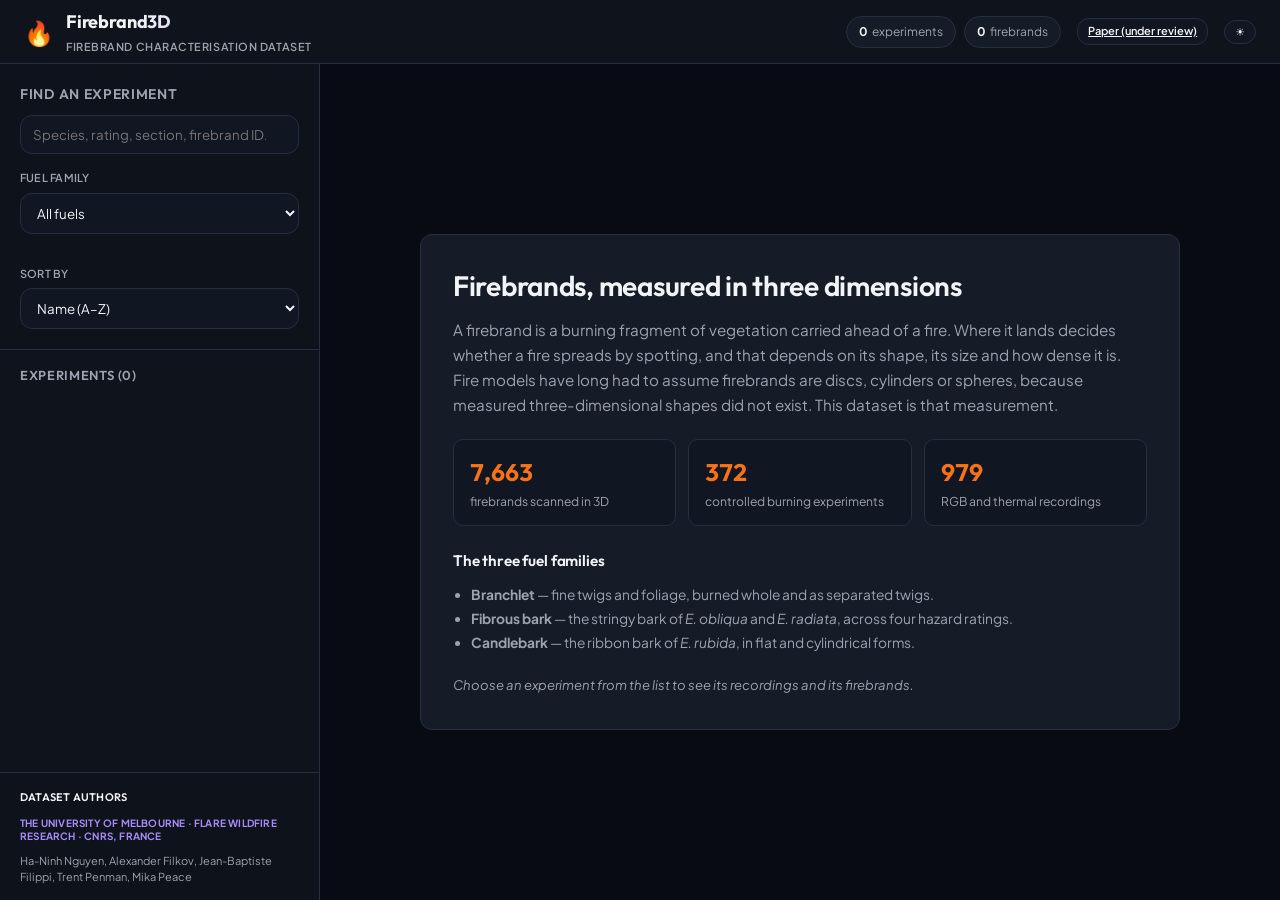
==== index.html @ 7268e3a2 "Size the video from the space it has, so its bottom is never cut off Giving the frame a height of it" ====
<!DOCTYPE html>
<html lang="en">
<head>
  <meta charset="UTF-8">
  <meta name="viewport" content="width=device-width, initial-scale=1.0">
  <meta name="description" content="Browse the Firebrand3D characterisation dataset: 7,663 three-dimensional firebrand meshes with mass and density, paired with RGB and thermal recordings of the experiments that produced them.">
  <title>Firebrand3D — characterisation dataset</title>

  <link rel="preconnect" href="https://fonts.googleapis.com">
  <link rel="preconnect" href="https://fonts.gstatic.com" crossorigin>
  <link href="https://fonts.googleapis.com/css2?family=Outfit:wght@300;400;500;600;700;800&family=Plus+Jakarta+Sans:wght@300;400;500;600;700;800&display=swap" rel="stylesheet">
  <link rel="stylesheet" href="index.css?v=20260916d">

  <!-- Libraries are served from this host. A CDN outage or a network that blocks it would
       otherwise leave the page loading and then silently blank. -->
  <script type="importmap">
    {
      "imports": {
        "three": "./vendor/three/three.module.js",
        "three/addons/": "./vendor/three/addons/"
      }
    }
  </script>
</head>
<body class="dark-mode">

  <div id="sidebar-scrim" class="sidebar-scrim"></div>

  <div class="app-container">
    <header class="header">
      <div class="logo-area">
        <button id="btn-sidebar-toggle" class="btn btn-secondary btn-small sidebar-toggle" aria-label="Show or hide the experiment list">☰</button>
        <span class="logo-icon">🔥</span>
        <div class="title-wrap">
          <h1>Firebrand3D</h1>
          <span class="sub-title">Firebrand characterisation dataset</span>
        </div>
      </div>
      <div class="header-actions">
        <div class="global-stats">
          <span class="stat-badge"><strong id="stat-runs">0</strong> experiments</span>
          <span class="stat-badge"><strong id="stat-meshes">0</strong> firebrands</span>
        </div>
        <a href="paper.html" class="btn btn-secondary btn-small" target="_blank" rel="noopener" title="The data descriptor is under review">Paper (under review)</a>
        <button id="theme-toggle" class="btn btn-secondary btn-small" aria-label="Switch between light and dark">
          <span class="sun-icon">☀</span><span class="moon-icon" style="display:none;">☾</span>
        </button>
      </div>
    </header>

    <div class="content-wrapper">
      <!-- ------------------------------------------------------------------ -->
      <!-- Sidebar                                                             -->
      <!-- ------------------------------------------------------------------ -->
      <aside id="sidebar" class="sidebar">
        <div class="search-filter-panel">
        <div class="panel-section">
          <h2 class="section-title">Find an experiment</h2>
          <div class="search-box">
            <input type="text" id="search-input" placeholder="Species, rating, section, firebrand ID…" autocomplete="off">
            <span class="clear-search" id="clear-search" style="display:none;">&times;</span>
          </div>
        </div>

        <div class="panel-section">
          <label for="filter-fuel-type" class="filter-label">Fuel family</label>
          <select id="filter-fuel-type" class="form-select">
            <option value="all">All fuels</option>
            <option value="branchlet">Branchlet</option>
            <option value="fibrous_bark">Fibrous bark</option>
            <option value="candlebark">Candlebark</option>
            <option value="preliminary_branchlet_test">Preliminary branchlet test</option>
          </select>
        </div>

        <!-- Facets are rebuilt per family: hazard rating applies only to bark, sample
             length only to candlebark, structure only to branchlet. -->
        <div id="dynamic-facets"></div>

        <div class="panel-section">
          <label for="sort-select" class="filter-label">Sort by</label>
          <select id="sort-select" class="form-select">
            <option value="id-asc">Name (A–Z)</option>
            <option value="id-desc">Name (Z–A)</option>
            <option value="hrr-desc">Heat release rate (high to low)</option>
            <option value="hrr-asc">Heat release rate (low to high)</option>
            <option value="brands-desc">Firebrands (most first)</option>
            <option value="brands-asc">Firebrands (fewest first)</option>
          </select>
        </div>
        </div><!-- /.search-filter-panel -->

        <div class="group-navigation">
          <div class="group-nav-header">
            <h2>Experiments (<span id="filtered-count">0</span>)</h2>
          </div>
          <div id="runs-list" class="runs-list scrollbar"></div>
        </div>

        <div class="panel-section authors-section">
          <h3 class="filter-label">Dataset authors</h3>
          <p class="authors-org">The University of Melbourne · FLARE Wildfire Research · CNRS, France</p>
          <p class="authors-names">Ha-Ninh Nguyen, Alexander Filkov, Jean-Baptiste Filippi, Trent Penman, Mika Peace</p>
        </div>
      </aside>

      <!-- ------------------------------------------------------------------ -->
      <!-- Workspace                                                           -->
      <!-- ------------------------------------------------------------------ -->
      <main id="main-workspace" class="workspace">

        <div id="no-selection-screen" class="workspace-centered-screen">
          <div class="intro-card">
            <h1>Firebrands, measured in three dimensions</h1>
            <p class="intro-lead">
              A firebrand is a burning fragment of vegetation carried ahead of a fire. Where it
              lands decides whether a fire spreads by spotting, and that depends on its shape,
              its size and how dense it is. Fire models have long had to assume firebrands are
              discs, cylinders or spheres, because measured three-dimensional shapes did not
              exist. This dataset is that measurement.
            </p>
            <div class="intro-grid">
              <div class="intro-stat"><strong>7,663</strong><span>firebrands scanned in 3D</span></div>
              <div class="intro-stat"><strong>372</strong><span>controlled burning experiments</span></div>
              <div class="intro-stat"><strong>979</strong><span>RGB and thermal recordings</span></div>
            </div>
            <h3>The three fuel families</h3>
            <ul class="intro-list">
              <li><strong>Branchlet</strong> — fine twigs and foliage, burned whole and as separated twigs.</li>
              <li><strong>Fibrous bark</strong> — the stringy bark of <em>E. obliqua</em> and <em>E. radiata</em>, across four hazard ratings.</li>
              <li><strong>Candlebark</strong> — the ribbon bark of <em>E. rubida</em>, in flat and cylindrical forms.</li>
            </ul>
            <p class="intro-hint">Choose an experiment from the list to see its recordings and its firebrands.</p>
          </div>
        </div>

        <div id="active-workspace" class="workspace-grid" style="display:none;">

          <section id="details-section" class="card details-card">
            <div class="card-header space-between">
              <div class="detail-heading">
                <div id="detail-badges" class="badge-row"></div>
                <h2 id="detail-title">—</h2>
                <div class="detail-id-row">
                  <code id="detail-id" class="detail-id">—</code>
                  <button id="btn-copy-id" class="btn btn-secondary btn-tiny" onclick="copyRunId()" title="Copy the full identifier for citation">Copy ID</button>
                </div>
              </div>
              <button id="btn-toggle-video-focus" class="btn btn-secondary btn-small" title="Make the video larger">
                <span class="icon">⤢</span> <span class="text">Expand video</span>
              </button>
            </div>

            <div class="detail-body">
              <div class="video-container">
                <div class="video-tab-header">
                  <button id="tab-btn-rgb" class="tab-btn active">Visible-light video</button>
                  <button id="tab-btn-thermal" class="tab-btn">Thermal video</button>
                </div>

                <div class="video-viewports">
                  <!-- The segment strip sits above the frame, not inside it: the frame is
                       sized to the recording's own aspect ratio and anything else in there
                       competes with the video for that box. -->
                  <div id="viewport-rgb" class="video-pane">
                    <div id="segments-rgb" class="segment-strip"></div>
                    <div class="video-wrapper">
                      <video id="video-rgb" controls preload="metadata" playsinline></video>
                      <div id="video-rgb-empty" class="video-empty-state" style="display:none;"><span></span></div>
                    </div>
                  </div>

                  <div id="viewport-thermal" class="video-pane" style="display:none;">
                    <div id="segments-thermal" class="segment-strip"></div>
                    <div class="video-wrapper">
                      <video id="video-thermal" controls preload="metadata" playsinline></video>
                      <div id="video-thermal-empty" class="video-empty-state" style="display:none;"><span></span></div>
                      <!-- Range comes from each record's own encoding, not a fixed scale. -->
                      <div id="thermal-scale-legend" class="thermal-legend">
                        <span id="legend-temp-low" class="legend-temp">—</span>
                        <div class="color-bar"></div>
                        <span id="legend-temp-high" class="legend-temp">—</span>
                        <span id="legend-note" class="legend-note"></span>
                      </div>
                    </div>
                  </div>
                </div>
              </div>
            </div>
          </section>

          <section id="viewport-section" class="card viewport-card">
            <div class="card-header space-between">
              <h2 class="viewport-title">Firebrand geometry</h2>
              <div class="viewport-controls">
                <button id="control-solid" class="btn btn-primary btn-small">Solid</button>
                <button id="control-wireframe" class="btn btn-secondary btn-small">Wireframe</button>
                <button id="control-points" class="btn btn-secondary btn-small">Points</button>
                <button id="control-reset" class="btn btn-secondary btn-small">Reset view</button>
              </div>
            </div>

            <div class="viewport-body">
              <div id="three-container" class="three-canvas-wrapper">
                <div id="canvas-loading" class="canvas-loading" style="display:none;">
                  <div class="spinner"></div>
                  <div class="loading-text">Loading mesh… <span id="loading-percent">0%</span></div>
                </div>

                <div id="mesh-hud-overlay" class="hud-overlay" style="display:none;">
                  <div class="hud-item hud-uid"><span class="hud-label">ID</span> <span id="hud-val-uid" class="hud-val mono">—</span></div>
                  <div class="hud-item"><span class="hud-label">Volume</span> <span id="hud-val-volume" class="hud-val">—</span></div>
                  <div class="hud-item"><span class="hud-label">Surface area</span> <span id="hud-val-area" class="hud-val">—</span></div>
                  <div class="hud-item" title="Volume divided by surface area — the compactness measure used in the research paper">
                    <span class="hud-label">V/Sa</span> <span id="hud-val-vsa" class="hud-val">—</span>
                  </div>
                  <div class="hud-item"><span class="hud-label">Mass</span> <span id="hud-val-mass" class="hud-val">—</span></div>
                  <div class="hud-item"><span class="hud-label">Density</span> <span id="hud-val-density" class="hud-val">—</span></div>
                  <div id="hud-flags" class="hud-flags" style="display:none;"></div>
                  <a id="hud-download" class="btn btn-secondary btn-tiny" href="#" download style="display:none;">Download mesh</a>
                </div>

                <div class="legend-overlay">
                  <div class="legend-item"><span class="color-box scale-box"></span> Grid squares are 10 × 10 mm</div>
                  <div class="legend-item"><span class="color-box box-box"></span> Box shows the firebrand's extent</div>
                </div>
              </div>
            </div>
          </section>

          <section id="table-section" class="card table-card">
            <div class="card-header">
              <h2>Firebrands recovered (<span id="firebrands-count">0</span>)</h2>
              <p class="subtitle-text">Select a row to view that firebrand in three dimensions.</p>
              <p id="table-flag-summary" class="flag-summary"></p>
            </div>
            <div class="table-wrapper scrollbar">
              <table id="firebrands-table">
                <thead>
                  <tr>
                    <th>Firebrand</th>
                    <th>Volume (mm³)</th>
                    <th>Surface area (mm²)</th>
                    <th title="Volume divided by surface area — the compactness measure used in the research paper">V/Sa (mm)</th>
                    <th>Length (mm)</th>
                    <th>Width (mm)</th>
                    <th>Height (mm)</th>
                    <th>Mass (g)</th>
                    <th>Density (kg/m³)</th>
                    <th><span class="sr-only">Download</span>↓</th>
                  </tr>
                </thead>
                <tbody id="firebrands-table-body"></tbody>
              </table>
            </div>
          </section>

        </div>
      </main>
    </div>
  </div>

  <script type="module" src="app.js?v=20260916d"></script>
</body>
</html>
---- index.css ----
/* Premium Styling System - Firebrand Characterisation Database Viewer */

:root {
  /* Dark Mode Variables (Default) */
  --bg-app: #080b11;
  --bg-sidebar: #0f131c;
  --bg-card: #151c28;
  --bg-card-hover: #1c2637;
  --bg-input: #101622;
  --border-color: #242f44;
  --border-color-glow: rgba(124, 92, 246, 0.2);

  --text-main: #f3f4f6;
  --text-muted: #9ca3af;
  --text-inverse: #0f172a;

  --primary: #7c3aed;
  --primary-glow: rgba(124, 58, 237, 0.4);
  --primary-light: #a78bfa;

  --secondary: #3b82f6;
  --secondary-glow: rgba(59, 130, 246, 0.3);

  --accent: #f97316;
  --accent-glow: rgba(249, 115, 22, 0.3);

  --info: #06b6d4;
  --info-glow: rgba(6, 182, 212, 0.3);

  --scrollbar-track: #0f131c;
  --scrollbar-thumb: #2d3b55;
  --scrollbar-thumb-hover: #3d5073;

  --transition-speed: 0.25s;
  --border-radius: 12px;
  --font-family-title: 'Outfit', 'Plus Jakarta Sans', system-ui, -apple-system, sans-serif;
  --font-family-body: 'Plus Jakarta Sans', system-ui, -apple-system, sans-serif;

  --bg-canvas-start: #1b263a;
  --bg-canvas-end: #0d121c;
  --bg-canvas-loading: rgba(13, 18, 28, 0.85);
  --bg-hud: rgba(21, 28, 40, 0.85);
  --bg-legend: rgba(21, 28, 40, 0.75);
}

/* Light Mode Variables override */
body.light-mode {
  --bg-app: #f4f6f9;
  --bg-sidebar: #ffffff;
  --bg-card: #ffffff;
  --bg-card-hover: #f8fafc;
  --bg-input: #f1f5f9;
  --border-color: #e2e8f0;
  --border-color-glow: rgba(124, 92, 246, 0.08);

  --text-main: #0f172a;
  --text-muted: #64748b;
  --text-inverse: #f8fafc;

  --primary: #6d28d9;
  --primary-glow: rgba(109, 40, 217, 0.15);
  --primary-light: #7c3aed;

  --secondary: #2563eb;
  --secondary-glow: rgba(37, 99, 235, 0.12);

  --scrollbar-track: #f1f5f9;
  --scrollbar-thumb: #cbd5e1;
  --scrollbar-thumb-hover: #94a3b8;

  --bg-canvas-start: #e2e8f0;
  --bg-canvas-end: #cbd5e1;
  --bg-canvas-loading: rgba(241, 245, 249, 0.85);
  --bg-hud: rgba(255, 255, 255, 0.85);
  --bg-legend: rgba(255, 255, 255, 0.75);
}

/* Base Styles */
* {
  box-sizing: border-box;
  margin: 0;
  padding: 0;
}

body {
  background-color: var(--bg-app);
  color: var(--text-main);
  font-family: var(--font-family-body);
  font-size: 14px;
  line-height: 1.5;
  overflow: hidden;
  transition: background-color var(--transition-speed), color var(--transition-speed);
}

h1,
h2,
h3,
h4,
h5,
h6 {
  font-family: var(--font-family-title);
  font-weight: 600;
  letter-spacing: -0.01em;
}

/* Scrollbar Customization */
.scrollbar::-webkit-scrollbar {
  width: 6px;
  height: 6px;
}

.scrollbar::-webkit-scrollbar-track {
  background: var(--scrollbar-track);
}

.scrollbar::-webkit-scrollbar-thumb {
  background: var(--scrollbar-thumb);
  border-radius: 4px;
}

.scrollbar::-webkit-scrollbar-thumb:hover {
  background: var(--scrollbar-thumb-hover);
}

/* App Container Layout */
.app-container {
  display: flex;
  flex-direction: column;
  height: 100vh;
  width: 100vw;
}

/* Top Header */
.header {
  height: 64px;
  background-color: var(--bg-sidebar);
  border-bottom: 1px solid var(--border-color);
  display: flex;
  align-items: center;
  justify-content: space-between;
  padding: 0 24px;
  z-index: 10;
  transition: background-color var(--transition-speed), border-color var(--transition-speed);
}

.logo-area {
  display: flex;
  align-items: center;
  gap: 12px;
}

.logo-icon {
  font-size: 24px;
  animation: pulse-fire 2s infinite alternate;
}

@keyframes pulse-fire {
  0% {
    transform: scale(1);
    filter: drop-shadow(0 0 2px var(--accent));
  }

  100% {
    transform: scale(1.1);
    filter: drop-shadow(0 0 8px var(--accent));
  }
}

.title-wrap h1 {
  font-size: 18px;
  font-weight: 700;
  background: linear-gradient(135deg, var(--text-main) 30%, var(--primary-light));
  -webkit-background-clip: text;
  -webkit-text-fill-color: transparent;
}

.sub-title {
  font-size: 11px;
  color: var(--text-muted);
  text-transform: uppercase;
  letter-spacing: 0.05em;
  font-weight: 600;
}

.header-actions {
  display: flex;
  align-items: center;
  gap: 16px;
}

.global-stats {
  display: flex;
  gap: 8px;
}

/* Main Content Wrapper */
.content-wrapper {
  display: flex;
  flex: 1;
  overflow: hidden;
  height: calc(100vh - 64px);
}

/* Sidebar Styling */
.sidebar {
  width: 320px;
  background-color: var(--bg-sidebar);
  border-right: 1px solid var(--border-color);
  display: flex;
  flex-direction: column;
  flex-shrink: 0;
  overflow: hidden;
  transition: background-color var(--transition-speed), border-color var(--transition-speed);
}

.search-filter-panel {
  padding: 20px;
  border-bottom: 1px solid var(--border-color);
  display: flex;
  flex-direction: column;
  gap: 16px;
  background: rgba(0, 0, 0, 0.05);
}

.panel-section {
  display: flex;
  flex-direction: column;
  gap: 6px;
}

.section-title {
  font-size: 14px;
  text-transform: uppercase;
  letter-spacing: 0.05em;
  color: var(--text-muted);
  margin-bottom: 4px;
}

.search-box {
  position: relative;
  width: 100%;
}

#search-input {
  width: 100%;
  padding: 10px 32px 10px 12px;
  background-color: var(--bg-input);
  border: 1px solid var(--border-color);
  border-radius: var(--border-radius);
  color: var(--text-main);
  font-family: var(--font-family-body);
  outline: none;
  transition: border-color var(--transition-speed), box-shadow var(--transition-speed);
}

#search-input:focus {
  border-color: var(--primary);
  box-shadow: 0 0 0 3px var(--primary-glow);
}

.clear-search {
  position: absolute;
  right: 12px;
  top: 50%;
  transform: translateY(-50%);
  cursor: pointer;
  font-size: 18px;
  color: var(--text-muted);
}

.clear-search:hover {
  color: var(--text-main);
}

.form-select {
  width: 100%;
  padding: 10px 12px;
  background-color: var(--bg-input);
  border: 1px solid var(--border-color);
  border-radius: var(--border-radius);
  color: var(--text-main);
  outline: none;
  cursor: pointer;
  font-family: var(--font-family-body);
  transition: border-color var(--transition-speed);
}

.form-select:focus {
  border-color: var(--primary);
}

.filter-label {
  font-size: 11px;
  font-weight: 600;
  text-transform: uppercase;
  color: var(--text-muted);
  letter-spacing: 0.02em;
}

.group-navigation {
  display: flex;
  flex-direction: column;
  flex: 1;
  overflow: hidden;
}

.group-nav-header {
  padding: 16px 20px 10px;
}

.group-nav-header h2 {
  font-size: 13px;
  text-transform: uppercase;
  letter-spacing: 0.05em;
  color: var(--text-muted);
}

.runs-list {
  flex: 1;
  overflow-y: auto;
  padding: 0 16px 20px;
  display: flex;
  flex-direction: column;
  gap: 8px;
}

/* Run List Item / Card */
.run-item {
  padding: 14px;
  background-color: var(--bg-card);
  border: 1px solid var(--border-color);
  border-radius: var(--border-radius);
  cursor: pointer;
  position: relative;
  overflow: hidden;
  transition: transform 0.15s ease, background-color var(--transition-speed), border-color var(--transition-speed), box-shadow 0.2s ease;
}

.run-item::before {
  content: '';
  position: absolute;
  left: 0;
  top: 0;
  height: 100%;
  width: 4px;
  background: var(--primary);
  transform: scaleY(0);
  transition: transform 0.2s ease;
}

.run-item.active::before {
  transform: scaleY(1);
}

.run-item:hover {
  transform: translateY(-2px);
  background-color: var(--bg-card-hover);
  border-color: var(--primary-light);
  box-shadow: 0 4px 12px rgba(124, 58, 237, 0.15);
}

.run-item.active {
  background-color: var(--bg-card-hover);
  border-color: var(--primary);
  box-shadow: 0 4px 16px var(--primary-glow);
}

.run-item-header {
  display: flex;
  justify-content: space-between;
  align-items: center;
  margin-bottom: 6px;
}

.run-item-title {
  font-family: var(--font-family-title);
  font-size: 13px;
  font-weight: 600;
  white-space: nowrap;
  overflow: hidden;
  text-overflow: ellipsis;
  max-width: 170px;
}

.run-item-badges {
  display: flex;
  flex-wrap: wrap;
  gap: 4px;
  margin-top: 6px;
}

.run-item-count {
  font-size: 11px;
  color: var(--text-muted);
}

/* Badges & Buttons */
.badge {
  display: inline-block;
  padding: 3px 8px;
  font-size: 9px;
  font-weight: 700;
  text-transform: uppercase;
  letter-spacing: 0.05em;
  border-radius: 20px;
}

.badge-primary {
  background-color: var(--primary-glow);
  color: var(--primary-light);
  border: 1px solid rgba(124, 58, 237, 0.3);
}

.badge-secondary {
  background-color: rgba(59, 130, 246, 0.15);
  color: #60a5fa;
  border: 1px solid rgba(59, 130, 246, 0.3);
}

.badge-accent {
  background-color: var(--accent-glow);
  color: #fdba74;
  border: 1px solid rgba(249, 115, 22, 0.3);
}

.badge-info {
  background-color: var(--info-glow);
  color: #67e8f9;
  border: 1px solid rgba(6, 182, 212, 0.3);
}

.stat-badge {
  display: inline-flex;
  align-items: center;
  gap: 4px;
  background-color: var(--bg-card);
  border: 1px solid var(--border-color);
  padding: 6px 12px;
  border-radius: 30px;
  font-size: 12px;
  color: var(--text-muted);
}

.stat-badge strong {
  color: var(--text-main);
}

.btn {
  display: inline-flex;
  align-items: center;
  justify-content: center;
  gap: 6px;
  padding: 8px 16px;
  font-family: var(--font-family-body);
  font-weight: 600;
  font-size: 13px;
  border-radius: var(--border-radius);
  cursor: pointer;
  outline: none;
  border: none;
  transition: all var(--transition-speed);
}

.btn-primary {
  background-color: var(--primary);
  color: #ffffff;
}

.btn-primary:hover {
  background-color: var(--primary-light);
  box-shadow: 0 0 12px var(--primary-glow);
}

.btn-secondary {
  background-color: var(--bg-input);
  border: 1px solid var(--border-color);
  color: var(--text-main);
}

.btn-secondary:hover {
  border-color: var(--primary-light);
}

.btn-icon {
  padding: 8px;
  border-radius: 50%;
}

.btn-small {
  padding: 4px 10px;
  font-size: 11px;
}

/* Workspace Layout */
.workspace {
  flex: 1;
  height: 100%;
  overflow-y: auto;
  padding: 24px;
  display: flex;
  flex-direction: column;
}

.workspace-centered-screen {
  display: flex;
  align-items: center;
  justify-content: center;
  flex: 1;
}

.empty-state {
  text-align: center;
  max-width: 460px;
  padding: 40px;
  background-color: var(--bg-card);
  border: 1px solid var(--border-color);
  border-radius: 20px;
  box-shadow: 0 8px 32px rgba(0, 0, 0, 0.2);
}

.empty-state-icon {
  font-size: 54px;
  margin-bottom: 20px;
}

.empty-state h3 {
  font-size: 20px;
  margin-bottom: 12px;
}

.empty-state p {
  color: var(--text-muted);
}

/* Grid layout for selected workspace items */
.workspace-grid {
  display: grid;
  grid-template-columns: 1fr 1fr;
  grid-template-rows: auto 1fr;
  gap: 24px;
  height: 100%;
  min-height: 700px;
}

/* Cards Base */
.card {
  background-color: var(--bg-card);
  border: 1px solid var(--border-color);
  border-radius: 16px;
  display: flex;
  flex-direction: column;
  overflow: hidden;
  box-shadow: 0 4px 20px rgba(0, 0, 0, 0.15);
  transition: background-color var(--transition-speed), border-color var(--transition-speed);
}

.card-header {
  padding: 20px;
  border-bottom: 1px solid var(--border-color);
}

.card-header.space-between {
  display: flex;
  justify-content: space-between;
  align-items: center;
}

.card-header h2 {
  font-size: 18px;
  font-weight: 700;
}

.subtitle-text {
  font-size: 11px;
  color: var(--text-muted);
  margin-top: 4px;
}

/* Section specific styling */
.details-card {
  grid-column: 1 / 2;
  grid-row: 1 / 2;
}

.viewport-card {
  grid-column: 2 / 3;
  grid-row: 1 / 3;
  min-height: 500px;
  height: 100%;
}

.table-card {
  grid-column: 1 / 2;
  grid-row: 2 / 3;
  height: 100%;
  min-height: 300px;
}

/* Bages Row on details card */
.badge-row {
  display: flex;
  gap: 6px;
  margin-bottom: 10px;
}

/* Video Section */
.video-container {
  display: flex;
  flex-direction: column;
  height: 100%;
}

.video-tab-header {
  display: flex;
  background-color: var(--bg-input);
  border-bottom: 1px solid var(--border-color);
}

.tab-btn {
  flex: 1;
  padding: 12px;
  font-family: var(--font-family-body);
  font-weight: 600;
  font-size: 12px;
  text-transform: uppercase;
  color: var(--text-muted);
  background: none;
  border: none;
  cursor: pointer;
  transition: color var(--transition-speed), background-color var(--transition-speed);
}

.tab-btn.active {
  color: var(--text-main);
  background-color: var(--bg-card);
  border-bottom: 2px solid var(--primary);
}

.video-viewports {
  padding: 16px;
  background-color: var(--bg-input);
  flex: 1;
  display: flex;
  align-items: center;
  justify-content: center;
}

.video-wrapper {
  width: 100%;
  aspect-ratio: 16/9;
  border-radius: var(--border-radius);
  overflow: hidden;
  position: relative;
  background-color: #000000;
}

.video-wrapper video {
  width: 100%;
  height: 100%;
  object-fit: cover;
  outline: none;
}

.video-empty-state {
  position: absolute;
  top: 0;
  left: 0;
  width: 100%;
  height: 100%;
  display: flex;
  align-items: center;
  justify-content: center;
  text-align: center;
  padding: 20px;
  color: var(--text-muted);
  font-weight: 500;
  background-color: #0b0f19;
}

/* Three.js viewport styling */
.viewport-body {
  flex: 1;
  position: relative;
}

.three-canvas-wrapper {
  position: absolute;
  top: 0;
  left: 0;
  width: 100%;
  height: 100%;
  outline: none;
  background: radial-gradient(circle at center, var(--bg-canvas-start) 0%, var(--bg-canvas-end) 100%);
}

.canvas-loading {
  position: absolute;
  top: 0;
  left: 0;
  width: 100%;
  height: 100%;
  background-color: var(--bg-canvas-loading);
  display: flex;
  flex-direction: column;
  align-items: center;
  justify-content: center;
  z-index: 5;
  gap: 16px;
}

.spinner {
  width: 48px;
  height: 48px;
  border: 4px solid var(--border-color);
  border-top-color: var(--primary);
  border-radius: 50%;
  animation: spin 1s infinite linear;
}

@keyframes spin {
  100% {
    transform: rotate(360deg);
  }
}

.loading-text {
  font-weight: 600;
  color: var(--text-main);
  font-size: 13px;
  text-transform: uppercase;
  letter-spacing: 0.05em;
}

/* Head-Up-Display HUD Overlay */
.hud-overlay {
  position: absolute;
  top: 16px;
  right: 16px;
  background-color: var(--bg-hud);
  backdrop-filter: blur(12px);
  border: 1px solid var(--border-color);
  border-radius: var(--border-radius);
  padding: 14px;
  z-index: 3;
  display: flex;
  flex-direction: column;
  gap: 8px;
  box-shadow: 0 4px 16px rgba(0, 0, 0, 0.25);
  pointer-events: none;
  animation: fade-in 0.2s ease;
}

@keyframes fade-in {
  from {
    opacity: 0;
    transform: translateY(-5px);
  }

  to {
    opacity: 1;
    transform: translateY(0);
  }
}

.hud-item {
  display: flex;
  justify-content: space-between;
  gap: 24px;
  font-size: 12px;
}

.hud-label {
  color: var(--text-muted);
  font-weight: 500;
}

.hud-val {
  font-family: var(--font-family-title);
  font-weight: 600;
  color: var(--text-main);
}

.legend-overlay {
  position: absolute;
  bottom: 16px;
  left: 16px;
  background-color: var(--bg-legend);
  backdrop-filter: blur(8px);
  border: 1px solid var(--border-color);
  border-radius: 8px;
  padding: 8px 12px;
  z-index: 3;
  display: flex;
  flex-direction: column;
  gap: 4px;
  pointer-events: none;
}

.legend-item {
  display: flex;
  align-items: center;
  gap: 8px;
  font-size: 11px;
  color: var(--text-muted);
  font-weight: 500;
}

.color-box {
  width: 12px;
  height: 12px;
  border-radius: 2px;
}

.scale-box {
  border: 1px solid rgba(255, 255, 255, 0.15);
  background: repeating-linear-gradient(45deg, transparent, transparent 2px, rgba(255, 255, 255, 0.1) 2px, rgba(255, 255, 255, 0.1) 4px);
}

.box-box {
  border: 1.5px solid var(--accent);
  background-color: transparent;
}

/* Firebrand Table styling */
.table-wrapper {
  flex: 1;
  overflow-y: auto;
}

table {
  width: 100%;
  border-collapse: collapse;
  text-align: left;
}

th {
  background-color: var(--bg-sidebar);
  position: sticky;
  top: 0;
  z-index: 2;
  font-weight: 600;
  color: var(--text-muted);
  font-size: 11px;
  text-transform: uppercase;
  letter-spacing: 0.05em;
  padding: 12px 16px;
  border-bottom: 1px solid var(--border-color);
}

td {
  padding: 10px 16px;
  font-size: 13px;
  border-bottom: 1px solid var(--border-color);
  transition: background-color 0.1s ease;
}

tr {
  cursor: pointer;
  transition: all 0.15s ease;
}

tr:hover td {
  background-color: var(--bg-card-hover);
}

tr.active-row td {
  background-color: var(--primary-glow);
  color: var(--text-main);
  font-weight: 500;
}

/* Responsive Viewports */
@media (max-width: 1024px) {
  .content-wrapper {
    flex-direction: column;
  }

  .sidebar {
    width: 100%;
    height: 320px;
    border-right: none;
    border-bottom: 1px solid var(--border-color);
  }

  .workspace-grid {
    grid-template-columns: 1fr;
    grid-template-rows: auto auto auto;
    overflow-y: auto;
  }

  .viewport-card {
    grid-column: 1 / 2;
    grid-row: 2 / 3;
    height: 450px;
  }

  .table-card {
    grid-column: 1 / 2;
    grid-row: 3 / 4;
  }
}

/* Floating dimension labels on the 3D viewport */
.dimension-label {
  background-color: var(--bg-hud);
  border: 1px solid var(--border-color);
  color: var(--info);
  padding: 4px 8px;
  border-radius: 6px;
  font-size: 11px;
  font-weight: 700;
  font-family: var(--font-family-body);
  box-shadow: 0 4px 12px rgba(0, 0, 0, 0.25);
  backdrop-filter: blur(8px);
  user-select: none;
  white-space: nowrap;
  z-index: 2;
  transition: background-color var(--transition-speed), border-color var(--transition-speed), color var(--transition-speed);
}

/* Card details-body flex expand rule */
.detail-body {
  flex: 1;
  display: flex;
  flex-direction: column;
  overflow: hidden;
}

/* Focused layout swap: moves video details to the large right pane, and mesh to the small top-left pane */
.workspace-grid.video-focused .details-card {
  grid-column: 2 / 3;
  grid-row: 1 / 3;
  height: 100%;
}

.workspace-grid.video-focused .viewport-card {
  grid-column: 1 / 2;
  grid-row: 1 / 2;
  min-height: 250px;
  height: 100%;
}

.workspace-grid.video-focused .table-card {
  grid-column: 1 / 2;
  grid-row: 2 / 3;
}

/* Sidebar Authors Section */
.authors-section {
  padding: 16px 20px;
  border-top: 1px solid var(--border-color);
  background-color: rgba(0, 0, 0, 0.08);
  margin-top: auto;
  flex-shrink: 0;
}

.authors-section .filter-label {
  margin-bottom: 6px;
  color: var(--text-main);
}

.authors-org {
  font-size: 10px;
  font-weight: 700;
  color: var(--primary-light);
  text-transform: uppercase;
  letter-spacing: 0.02em;
  line-height: 1.3;
  margin-bottom: 4px;
}

.authors-names {
  font-size: 11px;
  color: var(--text-muted);
  line-height: 1.4;
}

/* Thermal Scale Legend Overlay */
.thermal-legend {
  position: absolute;
  bottom: 12px;
  left: 90%;
  transform: translateX(-5%);
  background: rgba(15, 23, 42, 0.85);
  backdrop-filter: blur(8px);
  border: 1px solid var(--border-color);
  border-radius: 20px;
  padding: 6px 16px;
  display: flex;
  align-items: center;
  gap: 12px;
  z-index: 2;
  box-shadow: 0 4px 12px rgba(0, 0, 0, 0.4);
  pointer-events: none;
}

.legend-temp {
  font-size: 11px;
  font-weight: 700;
  color: #f3f4f6;
}

.thermal-legend .color-bar {
  width: 10px;
  height: 200px;
  border-radius: 4px;
  background: linear-gradient(to top, #000000 0%, #999999 50%, #ffffff 100%);
  border: 1px solid rgba(255, 255, 255, 0.2);
}

/* ==========================================================================
   Remediation additions
   Appended rather than merged so the existing design language is untouched.
   Selectors below are scoped to new class names, except the responsive block
   at the end, which deliberately overrides the fixed geometry above.
   ========================================================================== */

/* --- Sidebar tree ------------------------------------------------------- */
.tree-family { margin-bottom: 6px; }
.tree-header,
.tree-subheader {
  display: flex; align-items: center; gap: 8px; width: 100%;
  padding: 9px 10px; background: transparent; border: none; cursor: pointer;
  color: var(--text-main); font-family: var(--font-family-title);
  font-size: 0.86rem; font-weight: 600; text-align: left;
  border-radius: 8px; transition: background var(--transition-speed);
}
.tree-subheader { font-weight: 500; font-size: 0.8rem; padding-left: 20px; color: var(--text-muted); }
.tree-header:hover, .tree-subheader:hover { background: var(--bg-card-hover); }
.tree-caret { width: 10px; flex: none; opacity: 0.7; font-size: 0.7rem; }
.tree-name { flex: 1; min-width: 0; overflow: hidden; text-overflow: ellipsis; white-space: nowrap; }
.tree-count {
  flex: none; font-size: 0.68rem; font-variant-numeric: tabular-nums;
  padding: 2px 7px; border-radius: 999px;
  background: var(--bg-input); color: var(--text-muted); border: 1px solid var(--border-color);
}
.tree-subbody .run-item { margin-left: 12px; }
.empty-list-msg { padding: 24px 16px; text-align: center; color: var(--text-muted); font-size: 0.85rem; }

/* --- Video segments ----------------------------------------------------- */
/* Runs carry up to eleven recordings; the viewer previously reached only the first. */
.segment-strip {
  display: none; flex-wrap: wrap; align-items: center; gap: 6px;
  padding: 8px 10px; border-bottom: 1px solid var(--border-color); background: var(--bg-input);
}
.segment-hint { font-size: 0.72rem; color: var(--text-muted); margin-right: 2px; }
.segment-btn {
  padding: 4px 10px; font-size: 0.72rem; font-family: var(--font-family-body);
  border-radius: 6px; cursor: pointer; background: var(--bg-card);
  color: var(--text-muted); border: 1px solid var(--border-color);
  transition: all var(--transition-speed);
}
.segment-btn:hover { color: var(--text-main); border-color: var(--accent); }
.segment-btn.active { background: var(--accent); color: #fff; border-color: var(--accent); }

/* --- Data-quality flags ------------------------------------------------- */
.flag-chip {
  display: inline-flex; align-items: center; justify-content: center;
  min-width: 16px; height: 16px; margin-left: 7px; padding: 0 4px;
  border-radius: 999px; font-size: 0.62rem; font-weight: 700; cursor: help;
  background: rgba(249, 115, 22, 0.16); color: var(--accent);
  border: 1px solid rgba(249, 115, 22, 0.45);
}
.flag-summary { margin: 6px 0 0; font-size: 0.76rem; color: var(--accent); }
td.suspect { color: var(--accent); font-style: italic; }
td .na, .na { color: var(--text-muted); font-size: 0.76rem; font-style: italic; }
.hud-flags {
  margin-top: 8px; padding: 7px 9px; border-radius: 7px; max-width: 260px;
  font-size: 0.7rem; line-height: 1.45;
  background: rgba(249, 115, 22, 0.12); color: var(--accent);
  border: 1px solid rgba(249, 115, 22, 0.35);
}
.table-empty, .table-more { text-align: center; padding: 18px; color: var(--text-muted); }
.row-dl { text-decoration: none; color: var(--text-muted); font-weight: 700; }
.row-dl:hover { color: var(--accent); }
.mono, .detail-id { font-family: ui-monospace, SFMono-Regular, Menlo, monospace; }
#firebrands-table td { font-variant-numeric: tabular-nums; }

/* --- Run identity ------------------------------------------------------- */
.detail-heading { min-width: 0; }
.detail-id-row { display: flex; align-items: center; gap: 8px; margin-top: 6px; flex-wrap: wrap; }
.detail-id {
  font-size: 0.7rem; color: var(--text-muted); background: var(--bg-input);
  padding: 3px 8px; border-radius: 6px; border: 1px solid var(--border-color);
  overflow-wrap: anywhere;
}
.btn-tiny { padding: 3px 9px; font-size: 0.68rem; border-radius: 6px; }
.hud-uid { border-bottom: 1px solid var(--border-color); padding-bottom: 6px; margin-bottom: 4px; }
.sr-only {
  position: absolute; width: 1px; height: 1px; padding: 0; margin: -1px;
  overflow: hidden; clip: rect(0, 0, 0, 0); white-space: nowrap; border: 0;
}

/* --- Thermal legend ----------------------------------------------------- */
.legend-note { font-size: 0.62rem; color: var(--text-muted); width: 100%; margin-top: 3px; }

/* --- Landing panel ------------------------------------------------------ */
.intro-card {
  max-width: 760px; margin: 0 auto; padding: 34px 32px;
  background: var(--bg-card); border: 1px solid var(--border-color);
  border-radius: var(--border-radius);
}
.intro-card h1 {
  font-family: var(--font-family-title); font-size: 1.75rem; line-height: 1.2;
  margin: 0 0 14px; text-wrap: balance;
}
.intro-lead { font-size: 0.95rem; line-height: 1.65; color: var(--text-muted); margin: 0 0 22px; max-width: 62ch; }
.intro-grid { display: grid; grid-template-columns: repeat(auto-fit, minmax(150px, 1fr)); gap: 12px; margin-bottom: 24px; }
.intro-stat {
  padding: 14px 16px; background: var(--bg-input);
  border: 1px solid var(--border-color); border-radius: 10px;
}
.intro-stat strong {
  display: block; font-family: var(--font-family-title); font-size: 1.5rem;
  color: var(--accent); font-variant-numeric: tabular-nums;
}
.intro-stat span { font-size: 0.76rem; color: var(--text-muted); }
.intro-card h3 { font-family: var(--font-family-title); font-size: 0.95rem; margin: 0 0 10px; }
.intro-list { margin: 0 0 20px; padding-left: 18px; color: var(--text-muted); font-size: 0.86rem; line-height: 1.75; }
.intro-hint { font-size: 0.82rem; color: var(--text-muted); font-style: italic; margin: 0; }

/* --- Mobile sidebar ----------------------------------------------------- */
.sidebar-toggle { display: none; margin-right: 4px; }
.sidebar-scrim {
  display: none; position: fixed; inset: 0; z-index: 40;
  background: rgba(0, 0, 0, 0.5);
}
body.sidebar-open .sidebar-scrim { display: block; }

/* ==========================================================================
   Responsive tiers. The stylesheet previously had one breakpoint (1024px) and
   fixed geometry underneath it: a 320px sidebar and a 700px minimum workspace
   height, neither of which fits a phone.
   ========================================================================== */

/* Wide monitors: give the 3D panel the room a 27-inch display has to spare. */
@media (min-width: 1600px) {
  .workspace-grid { grid-template-columns: 1.1fr 1fr; gap: 20px; }
  .sidebar { width: 360px; }
  .intro-card { max-width: 860px; }
}

/* Tablet and small laptop. */
@media (max-width: 1100px) {
  .sidebar { width: 280px; }
}

/* Phone and small tablet: the sidebar becomes an overlay drawer. */
@media (max-width: 900px) {
  .sidebar-toggle { display: inline-flex; }
  .sidebar {
    position: fixed; top: 0; left: 0; z-index: 50;
    width: min(88vw, 340px); height: 100dvh;
    transform: translateX(-100%);
    transition: transform var(--transition-speed) ease;
    box-shadow: 0 0 40px rgba(0, 0, 0, 0.4);
    overflow-y: auto;
  }
  body.sidebar-open .sidebar { transform: translateX(0); }

  .workspace-grid {
    grid-template-columns: 1fr;
    min-height: 0;            /* 700px forced a scroll on every phone */
  }
  .workspace { padding: 12px; }
  .header { flex-wrap: wrap; height: auto; padding: 10px 14px; gap: 10px; }
  .header-actions { gap: 8px; }
  .content-wrapper { height: auto; flex: 1; }
  .intro-card { padding: 22px 18px; }
  .intro-card h1 { font-size: 1.35rem; }
}

@media (max-width: 640px) {
  /* A ten-column table cannot fit; let it scroll inside its own container so the
     page body never scrolls sideways. */
  .table-wrapper { overflow-x: auto; -webkit-overflow-scrolling: touch; }
  #firebrands-table { min-width: 720px; }
  .three-canvas-wrapper { min-height: 260px; }
  .hud-overlay { font-size: 0.68rem; max-width: 60%; }
  .hud-flags { max-width: 100%; }
  .stat-badge { display: none; }
  .intro-grid { grid-template-columns: 1fr; }
  .detail-id { max-width: 100%; }
}

/* Respect a reduced-motion preference for the drawer and hover transitions. */
@media (prefers-reduced-motion: reduce) {
  * { transition-duration: 0.01ms !important; animation-duration: 0.01ms !important; }
}

/* Present in the original markup but never styled. */
.viewport-title { font-size: 0.95rem; margin: 0; }
.viewport-controls { display: flex; gap: 6px; flex-wrap: wrap; }

/* Injected facets sit inside .search-filter-panel; match its column rhythm. */
#dynamic-facets { display: flex; flex-direction: column; gap: 16px; }
/* The sidebar is a flex column with overflow hidden; the filter panel must not be squeezed
   out when the run tree is long. */
.search-filter-panel { flex: none; }
.group-navigation { display: flex; flex-direction: column; min-height: 0; flex: 1; }

/* A flex item defaults to min-width:auto, so it refuses to shrink below its content's
   preferred width. The intro card's 760px max-width therefore pushed the workspace wider
   than a phone viewport and the text ran off the right edge. */
.content-wrapper > * { min-width: 0; }
.workspace, .workspace-centered-screen { min-width: 0; }
.intro-card { width: 100%; }
.workspace-grid > .card { min-width: 0; }

/* ==========================================================================
   Desktop layout: give the firebrand table the full width.
   It carries ten columns of measurements and was confined to one grid column,
   which pushed height, mass and density out of view behind a scrollbar.
   ========================================================================== */
@media (min-width: 1025px) {
  .workspace-grid {
    grid-template-columns: minmax(0, 1fr) minmax(0, 1fr);
    grid-template-rows: auto minmax(320px, auto);
    height: auto;
    min-height: 0;
  }
  .details-card  { grid-column: 1 / 2; grid-row: 1 / 2; }
  .viewport-card { grid-column: 2 / 3; grid-row: 1 / 2; min-height: 460px; }
  .table-card    { grid-column: 1 / -1; grid-row: 2 / 3; min-height: 0; }

  /* Focus mode: the video takes the full width, the mesh and table share the row below. */
  .workspace-grid.video-focused { grid-template-rows: auto minmax(320px, auto); }
  .workspace-grid.video-focused .details-card  { grid-column: 1 / -1; grid-row: 1 / 2; }
  .workspace-grid.video-focused .viewport-card { grid-column: 1 / 2; grid-row: 2 / 3; }
  .workspace-grid.video-focused .table-card    { grid-column: 2 / 3; grid-row: 2 / 3; }

  /* Ten columns still need room on a laptop; let the table scroll rather than the page. */
  .table-wrapper { overflow-x: auto; }
}

/* --- HUD: compact, and clickable where it needs to be ------------------- */
/* The panel was wide enough to cover the mesh it annotates. The firebrand_uid is the long
   part, so it gets its own line at a smaller size and truncates rather than stretching the
   panel. */
.hud-overlay {
  max-width: 230px;
  padding: 10px 12px;
  gap: 5px;
}
.hud-item { gap: 12px; font-size: 11px; }
.hud-uid {
  flex-direction: column;
  align-items: flex-start;
  gap: 2px;
}
.hud-uid .hud-val {
  font-size: 9.5px;
  max-width: 100%;
  overflow: hidden;
  text-overflow: ellipsis;
  white-space: nowrap;
  direction: rtl;            /* keep the distinctive tail visible when it truncates */
  text-align: left;
}
/* The overlay is pointer-events:none so orbiting works through it; the download link is the
   one thing inside it that must stay clickable. */
.hud-overlay a, .hud-overlay button { pointer-events: auto; }
#hud-download { margin-top: 4px; text-align: center; text-decoration: none; }

@media (max-width: 1024px) {
  .hud-overlay { max-width: 190px; }
}

/* ==========================================================================
   Mobile and tablet: the video card collapsed to nothing.
   .detail-body is flex:1, i.e. flex-basis:0. On desktop the grid row gives the
   card a definite height so the item grows into it; below 1025px the rows are
   content-sized, there is no free space, and a zero basis stays zero — taking
   the tab header and the video with it.
   ========================================================================== */
@media (max-width: 1024px) {
  .details-card    { height: auto; }
  .detail-body     { flex: 0 0 auto; overflow: visible; }
  .video-container { height: auto; }
  .video-viewports { flex: 0 0 auto; padding: 12px; }
  .video-wrapper   { aspect-ratio: 16 / 9; }   /* now the height source */
  .card            { overflow: visible; }      /* was clipping the collapsed card */
  .workspace-grid  { align-items: start; }
}

@media (max-width: 640px) {
  /* Two tabs must stay legible and tappable rather than truncating. */
  .video-tab-header { flex-wrap: wrap; }
  .tab-btn { flex: 1 1 50%; font-size: 0.74rem; padding: 10px 6px; min-height: 42px; }
  .segment-strip { padding: 6px 8px; }
  .segment-btn { min-height: 30px; }
  .viewport-controls { width: 100%; }
  .viewport-controls .btn { flex: 1 1 auto; }
}

/* ==========================================================================
   Video sizing — never crop, and take the shape of whatever loaded.
   The wrapper was fixed at 16:9 with object-fit: cover. RGB is 1920x1080 and
   fits, but the thermal camera is 1024x768, so a quarter of every thermal
   frame was being cut off — in a recording where a firebrand may be in the
   lost strip. --vid-aspect is set from the video's own dimensions as soon as
   metadata arrives, so any future source is handled too.
   ========================================================================== */
.video-wrapper {
  aspect-ratio: var(--vid-aspect, 16 / 9);
  max-height: min(56vh, 520px);
  margin-inline: auto;
  display: flex;
  align-items: center;
  justify-content: center;
}
.video-wrapper video {
  width: 100%;
  height: 100%;
  object-fit: contain;      /* was cover: it cropped the 4:3 thermal frames */
  display: block;
}
/* The wrapper keeps the video's ratio, so the letterbox only appears while the
   height cap is binding; the surrounding black then reads as intentional. */
.video-viewports { min-width: 0; }

@media (max-width: 1024px) {
  .video-wrapper { max-height: min(48vh, 420px); }
}
@media (max-width: 640px) {
  .video-wrapper { max-height: 42vh; }
}
/* A short, wide window is the case that pushed the player off screen entirely. */
@media (max-height: 700px) {
  .video-wrapper { max-height: 40vh; }
}

/* ==========================================================================
   Thermal colour scale — rebuilt.
   It was anchored at left:90% with only a -5% shift, so it hung off the right
   edge, and its bar was a fixed 200px inside a player that can be 250px tall.
   Now a compact vertical scale pinned inside the frame, sized relative to it,
   reading high at the top to match the gradient.
   ========================================================================== */
.thermal-legend {
  left: auto;
  right: 12px;
  bottom: 12px;
  transform: none;
  flex-direction: column-reverse;   /* markup is low, bar, high; show high on top */
  align-items: center;
  gap: 6px;
  padding: 8px 9px;
  border-radius: 12px;
  max-height: calc(100% - 24px);
  cursor: help;
}
.thermal-legend .color-bar {
  width: 8px;
  height: clamp(48px, 18vh, 140px);
}
.legend-temp { font-size: 10px; line-height: 1.2; white-space: nowrap; }
/* The explanation is long and does not belong inside a small overlay; it is set
   as the element's tooltip instead. */
#legend-note { display: none; }

@media (max-width: 640px) {
  .thermal-legend { right: 8px; bottom: 8px; padding: 6px 7px; }
  .thermal-legend .color-bar { height: clamp(40px, 14vh, 90px); }
}

/* ==========================================================================
   Fitting the detail panel to narrow windows
   ========================================================================== */

/* A badge is a label, not a paragraph: let the row wrap between badges rather
   than breaking "FIBROUS BARK" across two lines inside its own pill. */
.badge { white-space: nowrap; }
.badge-row { display: flex; flex-wrap: wrap; gap: 6px; align-items: center; }

/* The legend is absolutely positioned inside the player, so it must be sized
   against the player and not the viewport — 18vh overflowed a short frame. */
.thermal-legend .color-bar { height: clamp(40px, 9vh, 96px); }
.thermal-legend { max-height: calc(100% - 20px); overflow: hidden; }

/* The metrics panel annotates the mesh and must not bury it. Capped as a share
   of the panel it floats over, so a narrow 3D pane keeps the model visible. */
.hud-overlay {
  max-width: min(210px, 42%);
  font-size: 10.5px;
  background: color-mix(in srgb, var(--bg-hud) 92%, transparent);
}
.hud-item { gap: 10px; }
@media (max-width: 1280px) {
  .hud-overlay { max-width: min(180px, 46%); padding: 8px 9px; }
  .hud-uid { display: none; }        /* the id is in the table; the model is not */
}

/* ==========================================================================
   Make the frame hug the recording.
   With width:100% and only a max-height, a height cap leaves the box wider
   than the video and object-fit:contain letterboxes it. Driving the height
   instead lets aspect-ratio compute the width, so the frame matches the
   recording at any window size and the black surround disappears.
   ========================================================================== */
.video-wrapper {
  height: min(56vh, 520px);
  width: auto;
  max-width: 100%;
  max-height: none;
}
@media (max-width: 1024px) { .video-wrapper { height: min(46vh, 420px); } }
@media (max-width: 640px)  { .video-wrapper { height: 40vh; } }
/* A short window is the awkward case: keep the player usable without letting it
   push the table off the screen. */
@media (max-height: 760px) { .video-wrapper { height: min(46vh, 340px); } }
@media (max-height: 560px) { .video-wrapper { height: 44vh; } }

/* ==========================================================================
   Video pane: the segment strip stacks above the frame.
   The strip used to live inside .video-wrapper, so once that became a flex row
   sized to the recording's aspect ratio the strip was laid out beside the
   video and pushed out of the card.
   ========================================================================== */
.video-pane {
  display: flex;
  flex-direction: column;
  align-items: stretch;
  gap: 8px;
  width: 100%;
  min-width: 0;
}
.video-pane .segment-strip { flex: none; border-radius: 8px; border-bottom: none; }
.video-pane .video-wrapper { flex: none; align-self: center; }
.video-viewports { flex-direction: column; align-items: stretch; }

/* ==========================================================================
   The card must grow to the video, not clip it.
   Giving .video-wrapper a fixed height made it taller than the space the card
   allowed, and .detail-body's overflow:hidden then cut the bottom off — losing
   the end of the frame and the playback controls with it. The height now
   follows the width through aspect-ratio, .detail-body sizes to its content
   instead of being a flex:1 box that clips, and the grid row grows to suit.
   ========================================================================== */
.video-wrapper {
  height: auto;
  width: 100%;
  max-width: 100%;
  max-height: none;
  aspect-ratio: var(--vid-aspect, 16 / 9);
}
.detail-body {
  flex: 0 0 auto;
  overflow: visible;
  min-height: 0;
}
.video-container { height: auto; }
.video-viewports { flex: 0 0 auto; }
.details-card { height: auto; align-self: start; }

/* Keep the player from dominating a very wide window, where a 4:3 frame at full
   column width would be taller than the screen. Applied as a width cap so the
   frame still matches the recording exactly — no letterboxing. */
.video-wrapper { max-width: min(100%, calc((100vh - 300px) * var(--vid-ar-num, 1.78))); }

/* ==========================================================================
   Final sizing rule: the video is driven by the height available, not by its
   own width.
   Letting the frame set its own height made the card 637px inside a 460px grid
   row, so it painted over the table; capping by viewport height instead made it
   taller than the card, so overflow:hidden cut the controls off. Both failed for
   the same reason — the frame was sizing itself without reference to the space
   it had. Now the card fills its row, each wrapper passes the remaining height
   down, and the frame takes 100% of it with the width computed from the
   recording's aspect ratio. It cannot overflow, cannot be clipped, and hugs the
   image whenever the column is wide enough.
   ========================================================================== */
@media (min-width: 1025px) {
  .details-card    { height: 100%; align-self: stretch; }
  .detail-body     { flex: 1 1 auto; min-height: 0; overflow: hidden; }
  .video-container { height: 100%; min-height: 0; }
  .video-viewports { flex: 1 1 auto; min-height: 0; }
  .video-pane      { height: 100%; min-height: 0; }
  .video-wrapper {
    height: 100%;
    width: auto;
    max-width: 100%;
    max-height: none;
    align-self: center;
  }
  /* Row 1 is sized by the 3D panel's minimum; give the video room to be useful. */
  .viewport-card { min-height: 520px; }
}

/* The frame must take the height LEFT OVER after the segment strip, not 100% of
   the pane that also contains the strip — that overshot by exactly the strip's
   height and clipped the bottom of the controls. */
@media (min-width: 1025px) {
  .video-pane .video-wrapper { height: auto; flex: 1 1 auto; min-height: 0; }
}
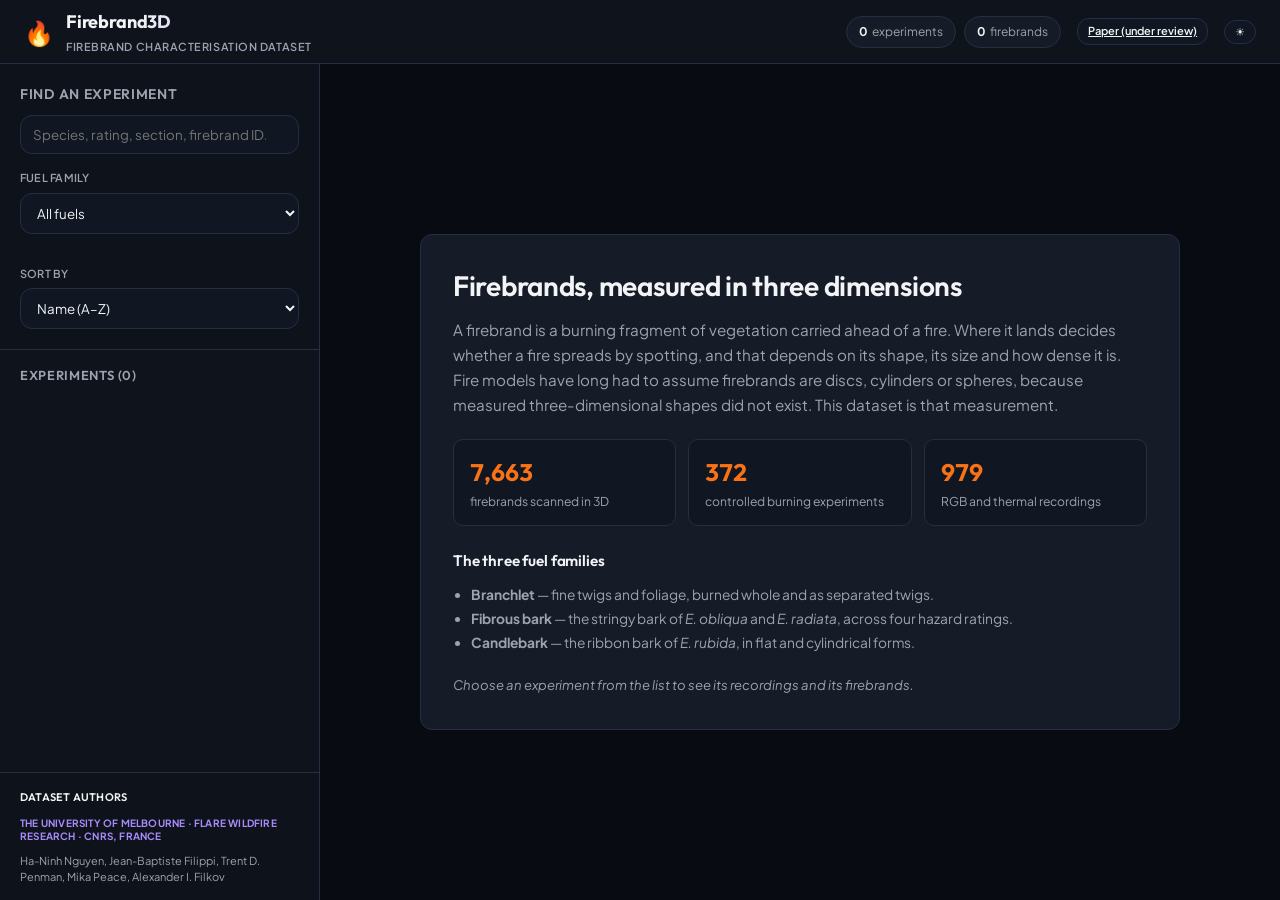
==== commit 497ebbec: "Author order and title from the submitted manuscript The viewer listed the database record's order w" ====
--- a/index.html
+++ b/index.html
@@ -9,7 +9,7 @@
   <link rel="preconnect" href="https://fonts.googleapis.com">
   <link rel="preconnect" href="https://fonts.gstatic.com" crossorigin>
   <link href="https://fonts.googleapis.com/css2?family=Outfit:wght@300;400;500;600;700;800&family=Plus+Jakarta+Sans:wght@300;400;500;600;700;800&display=swap" rel="stylesheet">
-  <link rel="stylesheet" href="index.css?v=20260916d">
+  <link rel="stylesheet" href="index.css?v=20260917h">
 
   <!-- Libraries are served from this host. A CDN outage or a network that blocks it would
        otherwise leave the page loading and then silently blank. -->
@@ -100,7 +100,7 @@
         <div class="panel-section authors-section">
           <h3 class="filter-label">Dataset authors</h3>
           <p class="authors-org">The University of Melbourne · FLARE Wildfire Research · CNRS, France</p>
-          <p class="authors-names">Ha-Ninh Nguyen, Alexander Filkov, Jean-Baptiste Filippi, Trent Penman, Mika Peace</p>
+          <p class="authors-names">Ha-Ninh Nguyen, Jean-Baptiste Filippi, Trent D. Penman, Mika Peace, Alexander I. Filkov</p>
         </div>
       </aside>
 
@@ -137,7 +137,7 @@
         <div id="active-workspace" class="workspace-grid" style="display:none;">
 
           <section id="details-section" class="card details-card">
-            <div class="card-header space-between">
+            <div class="card-header detail-header">
               <div class="detail-heading">
                 <div id="detail-badges" class="badge-row"></div>
                 <h2 id="detail-title">—</h2>
@@ -146,7 +146,7 @@
                   <button id="btn-copy-id" class="btn btn-secondary btn-tiny" onclick="copyRunId()" title="Copy the full identifier for citation">Copy ID</button>
                 </div>
               </div>
-              <button id="btn-toggle-video-focus" class="btn btn-secondary btn-small" title="Make the video larger">
+              <button id="btn-toggle-video-focus" class="btn btn-secondary btn-small" title="Give the video the full width">
                 <span class="icon">⤢</span> <span class="text">Expand video</span>
               </button>
             </div>
@@ -154,7 +154,7 @@
             <div class="detail-body">
               <div class="video-container">
                 <div class="video-tab-header">
-                  <button id="tab-btn-rgb" class="tab-btn active">Visible-light video</button>
+                  <button id="tab-btn-rgb" class="tab-btn active">RGB video</button>
                   <button id="tab-btn-thermal" class="tab-btn">Thermal video</button>
                 </div>
 
@@ -172,14 +172,18 @@
 
                   <div id="viewport-thermal" class="video-pane" style="display:none;">
                     <div id="segments-thermal" class="segment-strip"></div>
-                    <div class="video-wrapper">
-                      <video id="video-thermal" controls preload="metadata" playsinline></video>
-                      <div id="video-thermal-empty" class="video-empty-state" style="display:none;"><span></span></div>
+                    <!-- The scale sits beside the frame, never over it: an overlay hid the
+                         right-hand edge of the thermal image. -->
+                    <div class="thermal-stage">
+                      <div class="video-wrapper">
+                        <video id="video-thermal" controls preload="metadata" playsinline></video>
+                        <div id="video-thermal-empty" class="video-empty-state" style="display:none;"><span></span></div>
+                      </div>
                       <!-- Range comes from each record's own encoding, not a fixed scale. -->
                       <div id="thermal-scale-legend" class="thermal-legend">
+                        <span id="legend-temp-high" class="legend-temp">—</span>
+                        <div class="color-bar"></div>
                         <span id="legend-temp-low" class="legend-temp">—</span>
-                        <div class="color-bar"></div>
-                        <span id="legend-temp-high" class="legend-temp">—</span>
                         <span id="legend-note" class="legend-note"></span>
                       </div>
                     </div>
@@ -260,6 +264,6 @@
     </div>
   </div>
 
-  <script type="module" src="app.js?v=20260916d"></script>
+  <script type="module" src="app.js?v=20260917h"></script>
 </body>
 </html>
--- a/index.css
+++ b/index.css
@@ -1493,3 +1493,321 @@
 @media (min-width: 1025px) {
   .video-pane .video-wrapper { height: auto; flex: 1 1 auto; min-height: 0; }
 }
+
+/* ==========================================================================
+   Thermal scale beside the frame, not over it.
+   As an overlay pinned inside .video-wrapper it covered the right-hand edge of
+   the thermal image — part of the recording was simply not visible. It is now a
+   sibling of the frame in a row, so the image is never obscured, and the markup
+   runs high-to-low so no flex reversal is needed.
+   ========================================================================== */
+.thermal-stage {
+  display: flex;
+  align-items: stretch;
+  justify-content: center;
+  gap: 10px;
+  min-height: 0;
+  min-width: 0;
+  flex: 1 1 auto;
+}
+.thermal-stage .video-wrapper { flex: 0 1 auto; min-width: 0; }
+
+#thermal-scale-legend {
+  position: static;                 /* was absolute, pinned over the video */
+  flex: none;
+  display: flex;
+  flex-direction: column;           /* markup is high, bar, low */
+  align-items: center;
+  justify-content: center;
+  gap: 6px;
+  padding: 8px 10px;
+  max-height: none;
+  align-self: center;
+  background: var(--bg-legend);
+  border: 1px solid var(--border-color);
+  border-radius: 10px;
+  cursor: help;
+}
+#thermal-scale-legend .color-bar {
+  width: 10px;
+  height: clamp(60px, 100%, 220px);
+  flex: 1 1 auto;
+  min-height: 40px;
+}
+#thermal-scale-legend .legend-temp { font-size: 10px; white-space: nowrap; }
+
+@media (max-width: 640px) {
+  .thermal-stage { gap: 6px; }
+  #thermal-scale-legend { padding: 6px 7px; }
+  #thermal-scale-legend .color-bar { width: 8px; }
+}
+
+/* ==========================================================================
+   Expand video: the row needs a definite height.
+   In focused mode row 1 was `auto`, so a card told to fill 100% of a row that
+   was itself sized by its content had nothing to resolve against and the player
+   collapsed to a sliver.
+   ========================================================================== */
+@media (min-width: 1025px) {
+  .workspace-grid.video-focused { grid-template-rows: minmax(0, 62vh) minmax(280px, auto); }
+  .workspace-grid.video-focused .details-card  { height: 100%; align-self: stretch; }
+  .workspace-grid.video-focused .viewport-card { min-height: 280px; }
+}
+@media (max-width: 1024px) {
+  .workspace-grid.video-focused .details-card { height: auto; }
+}
+
+/* Inside the thermal stage the frame is a row item, so it must take its height
+   from the stage and compute its width from the ratio — otherwise it grows to
+   fill the row's width and derives a height taller than the space, which the
+   card then clips. */
+.thermal-stage .video-wrapper {
+  height: 100%;
+  width: auto;
+  max-width: 100%;
+  flex: 0 1 auto;
+}
+
+/* Expand video: the row needs a FIXED height, not a content-sized one.
+   With `auto` or `minmax(..., auto)` the row is sized by its content, the card
+   fills the row, and the frame fills the card — a loop with no definite value,
+   which resolves to zero and collapses the player. In normal mode the 3D
+   panel's min-height breaks that loop; in focused mode it moves to row 2, so
+   nothing does. A fixed track breaks it directly. */
+@media (min-width: 1025px) {
+  /* Expanding should actually enlarge the player: the frame is height-driven, so the
+     row has to be generous or the video stays small in a very wide card. */
+  .workspace-grid.video-focused { grid-template-rows: min(78vh, 820px) minmax(280px, auto); }
+}
+/* Below the desktop breakpoint the cards stack and size to content, so the frame
+   must not try to fill a parent that has no definite height. */
+@media (max-width: 1024px) {
+  .workspace-grid.video-focused .video-wrapper { height: auto; flex: 0 0 auto; }
+  .workspace-grid.video-focused .thermal-stage .video-wrapper { height: auto; }
+}
+
+/* The identifier is long for candlebark and wrapped onto a second line, pushing
+   the copy button below it and making the header taller than it needs to be.
+   One line with an ellipsis; the full value is still what gets copied, and it
+   is in the tooltip. */
+.detail-id-row { flex-wrap: nowrap; }
+.detail-id {
+  overflow: hidden;
+  text-overflow: ellipsis;
+  white-space: nowrap;
+  overflow-wrap: normal;
+  min-width: 0;
+  flex: 0 1 auto;
+}
+.detail-id-row .btn { flex: none; }
+
+/* ==========================================================================
+   Compact detail header, taller thermal scale
+   Expand mode is gone — double-clicking the video gives full screen — so the
+   header loses its button and can tighten up, handing the room to the video.
+   ========================================================================== */
+.detail-header {
+  display: flex;
+  flex-direction: column;
+  gap: 6px;
+  padding: 12px 16px 10px;
+}
+.detail-header .detail-heading { display: flex; flex-direction: column; gap: 5px; min-width: 0; }
+.detail-header h2 { font-size: 1.05rem; line-height: 1.2; margin: 0; }
+.detail-header .badge-row { gap: 5px; }
+.detail-header .badge { font-size: 0.62rem; padding: 2px 8px; }
+.detail-header .detail-id-row { margin-top: 0; }
+.detail-header .detail-id { font-size: 0.65rem; padding: 2px 7px; }
+.video-tab-header .tab-btn { padding: 9px 14px; }
+
+/* A tall scale reads a temperature range far better than a short one, and there
+   is now room for it. */
+#thermal-scale-legend {
+  align-self: stretch;
+  justify-content: space-between;
+  padding: 10px 10px;
+}
+#thermal-scale-legend .color-bar {
+  width: 12px;
+  height: auto;
+  flex: 1 1 auto;
+  min-height: 80px;
+  max-height: none;
+}
+#thermal-scale-legend .legend-temp { font-size: 10.5px; font-variant-numeric: tabular-nums; }
+
+@media (max-width: 640px) {
+  #thermal-scale-legend { padding: 8px 7px; }
+  #thermal-scale-legend .color-bar { width: 9px; min-height: 60px; }
+}
+
+/* Expand mode is gone; drop the rules that positioned it. */
+.workspace-grid.video-focused .details-card,
+.workspace-grid.video-focused .viewport-card,
+.workspace-grid.video-focused .table-card { grid-column: auto; grid-row: auto; }
+
+/* ==========================================================================
+   Expand video, restored.
+   The header goes back to a row so the button sits beside the heading without
+   costing a line, and the focused layout gets a FIXED row height — the value
+   that made it work before. A content-sized row is what collapsed the player to
+   zero: the card fills the row, the frame fills the card, and the row is sized
+   by the frame, so nothing has a definite value to resolve against.
+   ========================================================================== */
+.detail-header {
+  flex-direction: row;
+  justify-content: space-between;
+  align-items: flex-start;
+  gap: 12px;
+}
+.detail-header > .btn { flex: none; }
+
+/* Undo the neutralising rules added when the mode was removed. */
+@media (min-width: 1025px) {
+  .workspace-grid.video-focused { grid-template-rows: min(78vh, 820px) minmax(280px, auto); }
+  .workspace-grid.video-focused .details-card  { grid-column: 1 / -1; grid-row: 1 / 2; height: 100%; align-self: stretch; }
+  .workspace-grid.video-focused .viewport-card { grid-column: 1 / 2; grid-row: 2 / 3; min-height: 280px; }
+  .workspace-grid.video-focused .table-card    { grid-column: 2 / 3; grid-row: 2 / 3; }
+}
+@media (max-width: 1024px) {
+  .workspace-grid.video-focused .details-card,
+  .workspace-grid.video-focused .viewport-card,
+  .workspace-grid.video-focused .table-card { grid-column: 1 / -1; grid-row: auto; }
+  .workspace-grid.video-focused .details-card { height: auto; }
+  .workspace-grid.video-focused .video-wrapper { height: auto; flex: 0 0 auto; }
+  .workspace-grid.video-focused .thermal-stage .video-wrapper { height: auto; }
+}
+
+/* ==========================================================================
+   Pass the available height all the way down to the frame.
+   flex: 1 1 auto sizes an item to its content first and only then lets it grow,
+   so each level of the chain measured the frame instead of telling it how much
+   room it had — the video ended up 300x225 inside a 1132px card when expanded.
+   A zero basis makes each level take the free space outright, which gives the
+   frame a definite height to compute its width from.
+   ========================================================================== */
+@media (min-width: 1025px) {
+  .detail-body     { flex: 1 1 0; min-height: 0; }
+  .video-container { flex: 1 1 0; min-height: 0; display: flex; flex-direction: column; }
+  .video-viewports { flex: 1 1 0; min-height: 0; }
+  .video-pane      { flex: 1 1 0; min-height: 0; height: auto; }
+  .thermal-stage   { flex: 1 1 0; min-height: 0; }
+  .video-pane .video-wrapper,
+  .thermal-stage .video-wrapper { height: 100%; width: auto; max-width: 100%; flex: 0 1 auto; }
+}
+
+/* height:100% needs a parent with a *definite* height. Through a flex chain that
+   is not guaranteed, and when it fails the frame falls back to the video's
+   intrinsic size — 1024x768, overflowing the card. Taking the height from the
+   flex line instead (stretch in the row, a zero basis in the column) always
+   resolves, and aspect-ratio then computes the width. */
+@media (min-width: 1025px) {
+  .thermal-stage > .video-wrapper {
+    align-self: stretch;
+    flex: 0 1 auto;
+    height: auto;
+    max-height: 100%;
+    width: auto;
+    max-width: 100%;
+  }
+  .video-pane > .video-wrapper {
+    flex: 1 1 0;
+    min-height: 0;
+    height: auto;
+    max-height: 100%;
+    width: auto;
+    max-width: 100%;
+    align-self: center;
+  }
+}
+
+/* ==========================================================================
+   FINAL: the frame fills its area; the video letterboxes inside it.
+   Sizing the box itself to the recording's aspect ratio through three nested
+   flex containers proved unreliable — height:100% needs a definite parent, a
+   zero basis and stretch each resolved differently, and the frame came out
+   either 300x225 or its full 1024x768 depending on which rule won. The box now
+   simply fills the space it is given and the video is positioned to fill that
+   box with object-fit: contain, which shows the entire frame at the right
+   proportions whatever the window does. Any spare room reads as black around
+   the image, the way every video player behaves. Correctness over hugging: the
+   fire and the firebrands are in the lower half of every thermal frame, so
+   losing the bottom is the one outcome that must not happen.
+   ========================================================================== */
+.video-wrapper {
+  position: relative;
+  aspect-ratio: auto;
+  height: auto;
+  width: 100%;
+  max-width: 100%;
+  max-height: none;
+  min-height: 0;
+  background: #000;
+  overflow: hidden;
+  display: block;
+}
+.video-wrapper video {
+  position: absolute;
+  inset: 0;
+  width: 100%;
+  height: 100%;
+  object-fit: contain;
+  display: block;
+}
+.video-wrapper .video-empty-state { position: absolute; inset: 0; }
+
+/* Give that box a definite area to fill. */
+@media (min-width: 1025px) {
+  .video-pane > .video-wrapper,
+  .thermal-stage > .video-wrapper { flex: 1 1 0; min-height: 120px; align-self: stretch; height: auto; width: auto; }
+  .thermal-stage > .video-wrapper { flex: 1 1 auto; }
+}
+@media (max-width: 1024px) {
+  /* Stacked layout has no row height to inherit, so the box needs one of its own. */
+  .video-wrapper { aspect-ratio: var(--vid-aspect, 16 / 9); }
+  .thermal-stage > .video-wrapper { flex: 1 1 auto; }
+}
+
+/* ==========================================================================
+   Give the video area an explicit height per mode.
+   Propagating height through pane -> stage -> frame depended on three flex
+   containers each resolving a definite height, and they did not: the frame came
+   out 300x225, then 1024x768, then a 139px strip, depending on which rule won.
+   The card's height is known in each mode, so the video area is simply given
+   the room that is left after the header, tabs and segment strip. The video
+   fills that box with object-fit: contain, so the whole frame is always visible
+   whatever the window size.
+   ========================================================================== */
+@media (min-width: 1025px) {
+  /* Normal: the row is 520px (set by the 3D panel's minimum). */
+  .video-wrapper { height: 330px; flex: 0 0 auto; align-self: stretch; }
+  .thermal-stage > .video-wrapper { flex: 1 1 auto; width: auto; }
+  .video-pane > .video-wrapper { width: 100%; }
+
+  /* Expanded: the row is min(78vh, 820px), so the video gets that less the chrome. */
+  .workspace-grid.video-focused .video-wrapper { height: calc(min(78vh, 820px) - 185px); }
+}
+@media (max-width: 1024px) {
+  .video-wrapper { height: auto; aspect-ratio: var(--vid-aspect, 16 / 9); flex: 0 0 auto; }
+  .thermal-stage > .video-wrapper { flex: 1 1 auto; width: auto; }
+}
+#thermal-scale-legend { align-self: stretch; }
+
+/* The height above lost to an earlier `.video-pane > .video-wrapper { height: auto }`:
+   two classes beat one, whatever the order. Set at matching specificity. */
+@media (min-width: 1025px) {
+  .video-pane > .video-wrapper,
+  .thermal-stage > .video-wrapper {
+    height: 330px;
+    min-height: 0;
+    flex: 0 0 auto;
+    align-self: stretch;
+  }
+  .thermal-stage > .video-wrapper { flex: 1 1 auto; width: auto; }
+  .video-pane > .video-wrapper { width: 100%; }
+
+  .workspace-grid.video-focused .video-pane > .video-wrapper,
+  .workspace-grid.video-focused .thermal-stage > .video-wrapper {
+    height: calc(min(78vh, 820px) - 185px);
+  }
+}
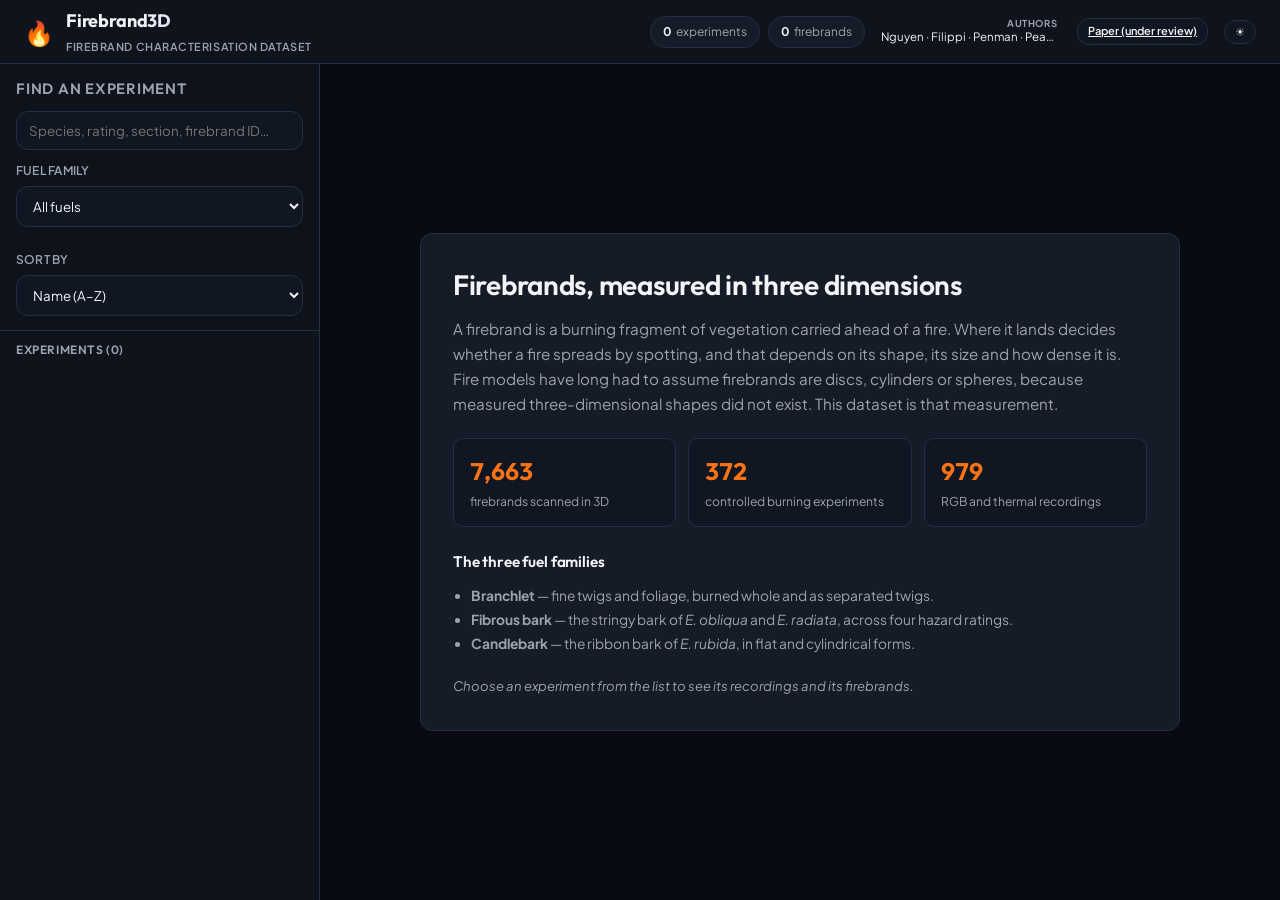
==== commit aad21fe2: "Denser layout: authors to the header, panels divided by a line The three panels were separated by 24" ====
--- a/index.html
+++ b/index.html
@@ -9,7 +9,7 @@
   <link rel="preconnect" href="https://fonts.googleapis.com">
   <link rel="preconnect" href="https://fonts.gstatic.com" crossorigin>
   <link href="https://fonts.googleapis.com/css2?family=Outfit:wght@300;400;500;600;700;800&family=Plus+Jakarta+Sans:wght@300;400;500;600;700;800&display=swap" rel="stylesheet">
-  <link rel="stylesheet" href="index.css?v=20260917h">
+  <link rel="stylesheet" href="index.css?v=20260918a">
 
   <!-- Libraries are served from this host. A CDN outage or a network that blocks it would
        otherwise leave the page loading and then silently blank. -->
@@ -41,6 +41,10 @@
           <span class="stat-badge"><strong id="stat-runs">0</strong> experiments</span>
           <span class="stat-badge"><strong id="stat-meshes">0</strong> firebrands</span>
         </div>
+        <div class="header-authors" title="Ha-Ninh Nguyen, Jean-Baptiste Filippi, Trent D. Penman, Mika Peace, Alexander I. Filkov — The University of Melbourne · FLARE Wildfire Research · CNRS, France">
+          <span class="header-authors-label">Authors</span>
+          <span class="header-authors-names">Nguyen · Filippi · Penman · Peace · Filkov</span>
+        </div>
         <a href="paper.html" class="btn btn-secondary btn-small" target="_blank" rel="noopener" title="The data descriptor is under review">Paper (under review)</a>
         <button id="theme-toggle" class="btn btn-secondary btn-small" aria-label="Switch between light and dark">
           <span class="sun-icon">☀</span><span class="moon-icon" style="display:none;">☾</span>
@@ -97,11 +101,6 @@
           <div id="runs-list" class="runs-list scrollbar"></div>
         </div>
 
-        <div class="panel-section authors-section">
-          <h3 class="filter-label">Dataset authors</h3>
-          <p class="authors-org">The University of Melbourne · FLARE Wildfire Research · CNRS, France</p>
-          <p class="authors-names">Ha-Ninh Nguyen, Jean-Baptiste Filippi, Trent D. Penman, Mika Peace, Alexander I. Filkov</p>
-        </div>
       </aside>
 
       <!-- ------------------------------------------------------------------ -->
@@ -264,6 +263,6 @@
     </div>
   </div>
 
-  <script type="module" src="app.js?v=20260917h"></script>
+  <script type="module" src="app.js?v=20260918a"></script>
 </body>
 </html>
--- a/index.css
+++ b/index.css
@@ -1811,3 +1811,84 @@
     height: calc(min(78vh, 820px) - 185px);
   }
 }
+
+/* ==========================================================================
+   Denser layout — reclaim the space the chrome was taking.
+   The three panels were separated by 24px gaps, 16px radii, shadows and their
+   own borders, which together cost more room than the gaps between them were
+   worth. Panels now sit flush and are divided by a single hairline: the grid's
+   own background shows through 1px gaps, so no panel needs a border of its own
+   and adjacent borders cannot double up. Type goes up rather than down.
+   ========================================================================== */
+
+/* --- Type ---------------------------------------------------------------- */
+body { font-size: 15px; }
+.sidebar .filter-label { font-size: 12px; }
+.section-title { font-size: 15px; }
+.tree-header { font-size: 0.92rem; }
+.tree-subheader { font-size: 0.86rem; }
+.run-item-title { font-size: 0.88rem; }
+.run-item-count { font-size: 0.74rem; }
+#firebrands-table { font-size: 13.5px; }
+#firebrands-table th { font-size: 11.5px; }
+.detail-header h2 { font-size: 1.2rem; }
+.viewport-title, .table-card h2 { font-size: 1.05rem; }
+.hud-overlay { font-size: 11.5px; }
+.group-nav-header h2 { font-size: 12px; }
+
+/* --- Panels divided by a line, not a gap --------------------------------- */
+.workspace { padding: 0; }
+.workspace-grid {
+  gap: 1px;
+  background: var(--border-color);
+  border-top: 1px solid var(--border-color);
+}
+.workspace-grid > .card {
+  border: none;
+  border-radius: 0;
+  box-shadow: none;
+}
+.card-header, .detail-header { padding: 10px 14px; }
+.table-card .card-header { padding: 10px 14px 8px; }
+.subtitle-text { font-size: 12px; margin-top: 2px; }
+.video-viewports { padding: 8px; }
+.viewport-body { padding: 0; }
+
+/* The landing panel keeps breathing room; it is prose, not a workspace. */
+.workspace-centered-screen { padding: 24px; }
+
+/* --- Sidebar: the freed space goes to the experiment list ---------------- */
+.search-filter-panel { padding: 14px 16px; gap: 12px; }
+.group-nav-header { padding: 10px 16px 6px; }
+.runs-list { padding: 0 12px 12px; }
+.tree-header, .tree-subheader { padding: 7px 9px; }
+.run-item { padding: 8px 10px; }
+
+/* --- Authors in the header ----------------------------------------------- */
+.header-authors {
+  display: flex;
+  flex-direction: column;
+  align-items: flex-end;
+  line-height: 1.25;
+  margin-right: 4px;
+  cursor: help;
+  min-width: 0;
+}
+.header-authors-label {
+  font-size: 9.5px;
+  text-transform: uppercase;
+  letter-spacing: 0.06em;
+  color: var(--text-muted);
+  font-weight: 700;
+}
+.header-authors-names {
+  font-size: 11.5px;
+  color: var(--text-main);
+  white-space: nowrap;
+  overflow: hidden;
+  text-overflow: ellipsis;
+  max-width: 34ch;
+}
+/* Names are the first thing to go when the header runs out of room. */
+@media (max-width: 1280px) { .header-authors-names { max-width: 22ch; } }
+@media (max-width: 1100px) { .header-authors { display: none; } }
